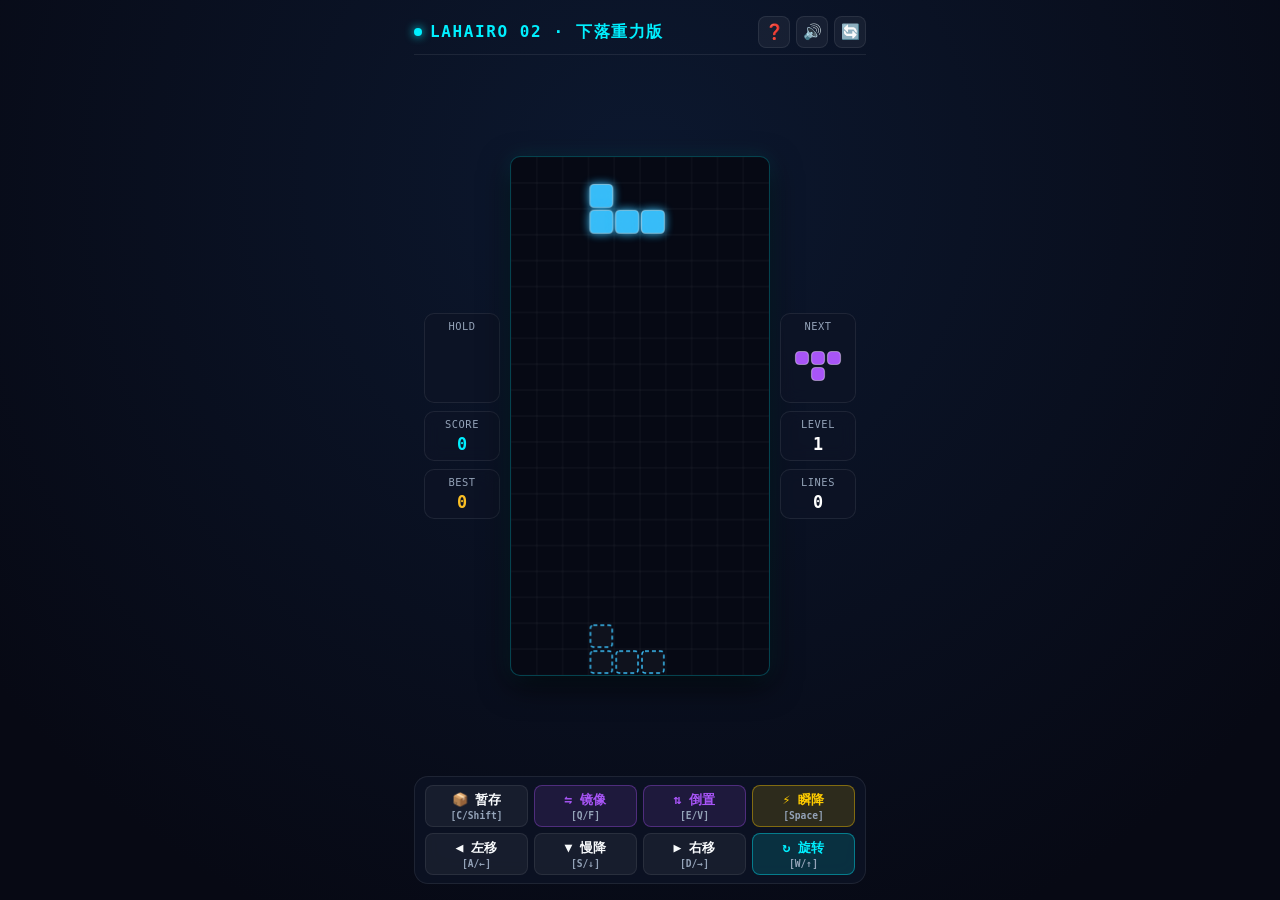
==== games/01-拉海洛方块02/index.html @ 6bac96fc "feat(arcade): integrate 8 H5 mini-games with Bento Carousel, UniversalBridge, mobile-optimized contr" ====
<!DOCTYPE html>
<html lang="zh-CN">
<head>
    <meta charset="UTF-8">
    <meta name="viewport" content="width=device-width, initial-scale=1.0, maximum-scale=1.0, user-scalable=no, viewport-fit=cover">
    <title>拉海洛方块 02 · Lahairo Falling Blocks</title>
    <link rel="stylesheet" href="css/style.css">
</head>
<body>
    <div class="game-viewport">
        <!-- 顶部 HUD 栏 -->
        <header class="hud-header">
            <div class="brand-title">
                <span class="brand-dot"></span>
                <span>LAHAIRO 02 · 下落重力版</span>
            </div>
            <div class="hud-ctrls">
                <button id="btn-help" class="btn-icon" title="玩法说明">❓</button>
                <button id="btn-mute" class="btn-icon" title="静音切换">🔊</button>
                <button id="btn-restart" class="btn-icon" title="重开一局">🔄</button>
            </div>
        </header>

        <!-- 主游戏操作区 -->
        <main class="play-area">
            <!-- 左侧面板：HOLD + 积分 -->
            <aside class="side-panel">
                <div class="panel-box">
                    <div class="panel-title">HOLD</div>
                    <canvas id="hold-canvas" class="panel-canvas"></canvas>
                </div>
                <div class="panel-box">
                    <div class="panel-title">SCORE</div>
                    <div id="score-val" class="panel-stat-val score">0</div>
                </div>
                <div class="panel-box">
                    <div class="panel-title">BEST</div>
                    <div id="high-score-val" class="panel-stat-val best">0</div>
                </div>
            </aside>

            <!-- 核心下落井口 Canvas -->
            <section class="well-container">
                <canvas id="well-canvas"></canvas>
                <div id="combo-banner" class="combo-banner">🔥 COMBO x2</div>
            </section>

            <!-- 右侧面板：NEXT + 等级 -->
            <aside class="side-panel">
                <div class="panel-box">
                    <div class="panel-title">NEXT</div>
                    <canvas id="next-canvas" class="panel-canvas"></canvas>
                </div>
                <div class="panel-box">
                    <div class="panel-title">LEVEL</div>
                    <div id="level-val" class="panel-stat-val">1</div>
                </div>
                <div class="panel-box">
                    <div class="panel-title">LINES</div>
                    <div id="lines-val" class="panel-stat-val">0</div>
                </div>
            </aside>
        </main>

        <!-- 触控虚拟手柄控制盘 (移动端/平板/PC双兼容) -->
        <footer class="gamepad-container">
            <!-- 顶行：辅助功能区 (暂存 / 镜像 / 倒置 / 瞬降) -->
            <div class="pad-row pad-row-tools">
                <button id="btn-hold" class="pad-btn" title="暂存当前块">
                    <span class="btn-main">📦 暂存</span>
                    <span class="sub">[C/Shift]</span>
                </button>
                <button id="btn-flip-h" class="pad-btn action-flip" title="左右镜像翻转">
                    <span class="btn-main">⇋ 镜像</span>
                    <span class="sub">[Q/F]</span>
                </button>
                <button id="btn-flip-v" class="pad-btn action-flip" title="上下倒转">
                    <span class="btn-main">⇅ 倒置</span>
                    <span class="sub">[E/V]</span>
                </button>
                <button id="btn-hard-drop" class="pad-btn action-drop" title="快速硬下落锁定">
                    <span class="btn-main">⚡ 瞬降</span>
                    <span class="sub">[Space]</span>
                </button>
            </div>
            <!-- 底行：主方向与旋转核心盘 (左移 / 慢降 / 右移 / 旋转) -->
            <div class="pad-row pad-row-arrows">
                <button id="btn-left" class="pad-btn pad-arrow" title="向左移动 (长按连续移动)">
                    <span class="btn-main">◀ 左移</span>
                    <span class="sub">[A/←]</span>
                </button>
                <button id="btn-down" class="pad-btn pad-arrow" title="向下慢降 (长按连续下移)">
                    <span class="btn-main">▼ 慢降</span>
                    <span class="sub">[S/↓]</span>
                </button>
                <button id="btn-right" class="pad-btn pad-arrow" title="向右移动 (长按连续移动)">
                    <span class="btn-main">▶ 右移</span>
                    <span class="sub">[D/→]</span>
                </button>
                <button id="btn-rotate" class="pad-btn accent pad-rotate" title="顺时针旋转 (上键/W)">
                    <span class="btn-main">↻ 旋转</span>
                    <span class="sub">[W/↑]</span>
                </button>
            </div>
        </footer>

        <!-- 游戏结束结算弹窗 -->
        <div id="game-over-modal" class="modal-overlay">
            <div class="modal-content">
                <h2 class="modal-title">WELL COLLAPSED</h2>
                <p class="modal-desc">
                    重力井堆积饱和！<br>
                    最终得分：<span id="final-score-val" style="color:var(--cyan); font-weight:700; font-size:1.2rem;">0</span>
                </p>
                <button id="btn-restart-modal" class="btn-primary">再来一局 (RESTART)</button>
            </div>
        </div>

        <!-- 暂停弹窗 -->
        <div id="pause-modal" class="modal-overlay">
            <div class="modal-content">
                <h2 class="modal-title">PAUSED</h2>
                <p class="modal-desc">已挂起重力下落循环</p>
                <button id="btn-resume" class="btn-primary">继续游戏 (RESUME)</button>
            </div>
        </div>

        <!-- 📖 玩法说明弹窗 -->
        <div id="help-modal" class="modal-overlay">
            <div class="modal-content help-box">
                <h2 class="modal-title" style="text-align:center;">📖 玩法指南 (HOW TO PLAY)</h2>
                
                <div class="help-section">
                    <div class="help-section-title">🎯 游戏目标</div>
                    <p class="help-text">在 10×20 冰原重力井中操作方块下落，填满水平整行进行爆破消除，防止堆积触顶！</p>
                </div>

                <div class="help-section">
                    <div class="help-section-title">📜 核心机制与翻转特性</div>
                    <ul class="help-list">
                        <li><b>大小形状不变</b>：方块具备坚实刚体结构，几何大小恒定。</li>
                        <li><b>90° 旋转</b>：按 <span class="help-key">W / ↑</span> 顺时针旋转方位，带踢墙与踢地保护。</li>
                        <li><b>左右水平镜像</b>：按 <span class="help-key">Q / F</span> 键进行左右方位对调翻转。</li>
                        <li><b>上下垂直翻转</b>：按 <span class="help-key">E / V</span> 键进行上下翻转，可倒转卡进复杂缝隙。</li>
                        <li><b>暂存 Hold</b>：按 <span class="help-key">C / Shift</span> 键可将当前块存入备用仓换牌（每回合限一次）。</li>
                        <li><b>虚影预览 (Ghost)</b>：井底实时投射半透明虚影，提前知晓精准落点。</li>
                    </ul>
                </div>

                <div class="help-section">
                    <div class="help-section-title">🎮 双端操作键位指南</div>
                    <ul class="help-list">
                        <li><b>电脑端键盘</b>：
                            <br>• 平移：<span class="help-key">A / ←</span> 左移，<span class="help-key">D / →</span> 右移
                            <br>• 下落：<span class="help-key">S / ↓</span> 慢降，<span class="help-key">Space</span> 瞬降锁定
                            <br>• 姿态：<span class="help-key">W / ↑</span> 旋转，<span class="help-key">Q / F</span> 左右翻转，<span class="help-key">E / V</span> 上下翻转
                            <br>• 暂存：<span class="help-key">C / Shift</span>
                        </li>
                        <li><b>手机/平板触控</b>：
                            <br>直接点击底部虚拟手柄对应的【左移】【右移】【慢降】【瞬降】【旋转】【左右翻转】【上下翻转】【暂存】即可。
                        </li>
                    </ul>
                </div>

                <button id="btn-close-help" class="btn-primary" style="margin-top:10px;">掌握诀窍，开始下落！</button>
            </div>
        </div>
    </div>

    <!-- 逻辑模块 (解耦自包含) -->
    <script src="js/audio.js"></script>
    <script src="js/bridge.js"></script>
    <script src="js/engine.js"></script>
</body>
</html>
---- games/01-拉海洛方块02/css/style.css ----
/* ========================================================
   拉海洛方块 02 (下落重力版) · 冰原全息 UI 样式表
   ======================================================== */

:root {
    --bg-dark: #070914;
    --bg-card: rgba(13, 20, 38, 0.78);
    --border-dim: rgba(255, 255, 255, 0.08);
    --border-glow: rgba(0, 240, 255, 0.35);
    
    --cyan: #00f0ff;
    --cyan-glow: rgba(0, 240, 255, 0.5);
    --violet: #a855f7;
    --amber: #fbbf24;
    --pink: #ec4899;
    --text-main: #f8fafc;
    --text-dim: #94a3b8;

    --font-sans: -apple-system, BlinkMacSystemFont, "Segoe UI", Roboto, sans-serif;
    --font-mono: "JetBrains Mono", Consolas, monospace;
}

* {
    margin: 0;
    padding: 0;
    box-sizing: border-box;
    -webkit-tap-highlight-color: transparent;
    user-select: none;
    -webkit-user-select: none;
}

html, body {
    width: 100%;
    height: 100%;
    overflow: hidden;
    background-color: var(--bg-dark);
    color: var(--text-main);
    font-family: var(--font-sans);
    touch-action: none;
    overscroll-behavior: contain;
}

body {
    display: flex;
    justify-content: center;
    align-items: center;
    background: radial-gradient(circle at 50% 20%, #0c182f 0%, #070914 85%);
}

.game-viewport {
    width: 100%;
    max-width: 480px;
    height: 100%;
    max-height: 920px;
    display: flex;
    flex-direction: column;
    justify-content: space-between;
    padding: clamp(8px, 2vh, 16px) 14px;
    position: relative;
}

/* 顶部 HUD 栏 */
.hud-header {
    display: flex;
    justify-content: space-between;
    align-items: center;
    padding-bottom: 6px;
    border-bottom: 1px solid var(--border-dim);
}

.brand-title {
    font-family: var(--font-mono);
    font-size: 1rem;
    font-weight: 700;
    color: var(--cyan);
    letter-spacing: 0.1em;
    display: flex;
    align-items: center;
    gap: 8px;
}
.brand-dot {
    width: 8px;
    height: 8px;
    background: var(--cyan);
    border-radius: 50%;
    box-shadow: 0 0 10px var(--cyan);
}

.hud-ctrls {
    display: flex;
    align-items: center;
    gap: 6px;
}

.btn-icon {
    background: rgba(255, 255, 255, 0.05);
    border: 1px solid var(--border-dim);
    color: var(--text-dim);
    width: 32px;
    height: 32px;
    border-radius: 8px;
    cursor: pointer;
    display: flex;
    align-items: center;
    justify-content: center;
    font-size: 0.95rem;
    transition: all 0.2s;
}
.btn-icon:hover {
    color: var(--cyan);
    border-color: var(--cyan);
    background: rgba(0, 240, 255, 0.12);
}

/* 主游戏区：左侧暂存/信息 + 中间井口 + 右侧下一个 */
.play-area {
    flex: 1;
    display: flex;
    justify-content: center;
    align-items: center;
    gap: 10px;
    position: relative;
    min-height: 0;
    margin: 6px 0;
}

.side-panel {
    display: flex;
    flex-direction: column;
    gap: 8px;
    width: 76px;
}

.panel-box {
    background: var(--bg-card);
    border: 1px solid var(--border-dim);
    border-radius: 10px;
    padding: 6px 4px;
    text-align: center;
    backdrop-filter: blur(8px);
}

.panel-title {
    font-size: 0.65rem;
    color: var(--text-dim);
    font-family: var(--font-mono);
    letter-spacing: 0.05em;
    margin-bottom: 4px;
}

.panel-canvas {
    width: 60px;
    height: 60px;
    display: block;
    margin: 0 auto;
}

.panel-stat-val {
    font-family: var(--font-mono);
    font-size: 1.05rem;
    font-weight: 800;
    color: #fff;
}
.panel-stat-val.score {
    color: var(--cyan);
}
.panel-stat-val.best {
    color: var(--amber);
}

/* 核心下落井口 Canvas */
.well-container {
    height: 100%;
    max-height: 520px;
    aspect-ratio: 10 / 20;
    display: flex;
    justify-content: center;
    align-items: center;
    position: relative;
}

#well-canvas {
    width: 100%;
    height: 100%;
    display: block;
    border-radius: 10px;
    box-shadow: 0 10px 30px rgba(0, 0, 0, 0.7), 0 0 20px rgba(0, 240, 255, 0.12);
    background: #060914;
    border: 1px solid rgba(0, 240, 255, 0.25);
    touch-action: none;
}

/* 触控虚拟手柄控制盘 (全端自适应) */
.gamepad-container {
    display: flex;
    flex-direction: column;
    gap: 6px;
    background: var(--bg-card);
    backdrop-filter: blur(12px);
    -webkit-backdrop-filter: blur(12px);
    border: 1px solid var(--border-dim);
    border-radius: 14px;
    padding: 8px 10px;
    touch-action: none;
    user-select: none;
    -webkit-user-select: none;
}

.pad-row {
    display: flex;
    justify-content: space-around;
    align-items: center;
    gap: 6px;
}

.pad-btn {
    flex: 1;
    min-width: 0;
    height: 42px;
    background: rgba(255, 255, 255, 0.05);
    border: 1px solid var(--border-dim);
    border-radius: 8px;
    color: var(--text-main);
    font-family: var(--font-mono);
    font-size: 0.82rem;
    font-weight: 700;
    display: flex;
    flex-direction: column;
    justify-content: center;
    align-items: center;
    cursor: pointer;
    transition: all 0.12s ease;
    white-space: nowrap;
    touch-action: none;
}
.pad-btn span.btn-main {
    display: inline-flex;
    align-items: center;
    gap: 2px;
    white-space: nowrap;
}
.pad-btn span.sub {
    font-size: 0.6rem;
    color: var(--text-dim);
    margin-top: 1px;
    white-space: nowrap;
}
.pad-btn:active {
    background: rgba(0, 240, 255, 0.25);
    border-color: var(--cyan);
    transform: scale(0.96);
    color: var(--cyan);
}
.pad-btn.accent, .pad-btn.pad-rotate {
    background: rgba(0, 240, 255, 0.14);
    border-color: rgba(0, 240, 255, 0.4);
    color: var(--cyan);
}
.pad-btn.action-drop {
    background: rgba(255, 204, 0, 0.14);
    border-color: rgba(255, 204, 0, 0.4);
    color: #ffcc00;
}
.pad-btn.action-flip {
    background: rgba(168, 85, 247, 0.12);
    border-color: rgba(168, 85, 247, 0.35);
    color: var(--violet);
}

/* 移动端与不同屏幕宽窄全覆盖适配 */
@media (max-width: 500px) {
    .gamepad-container {
        padding: 6px 8px;
        gap: 5px;
    }
    .pad-btn {
        height: 46px;
        font-size: 0.8rem;
    }
    .pad-btn span.sub {
        display: none !important;
    }
    .pad-row-arrows .pad-btn {
        height: 48px;
        font-size: 0.85rem;
    }
}

@media (max-width: 420px) {
    .game-viewport {
        padding: 6px 8px !important;
    }
    .brand-title {
        font-size: 0.82rem !important;
        letter-spacing: 0.05em !important;
    }
    .btn-icon {
        width: 28px !important;
        height: 28px !important;
        font-size: 0.85rem !important;
    }
    .play-area {
        gap: 6px !important;
    }
    .side-panel {
        width: 60px !important;
        gap: 5px !important;
    }
    .panel-box {
        padding: 4px 2px !important;
        border-radius: 8px !important;
    }
    .panel-title {
        font-size: 0.62rem !important;
        letter-spacing: 0.04em !important;
    }
    .panel-stat-val {
        font-size: 0.82rem !important;
    }
    .pad-btn {
        height: 44px !important;
        font-size: 0.76rem !important;
    }
    .pad-row-arrows .pad-btn {
        height: 46px !important;
        font-size: 0.8rem !important;
    }
}

@media (max-width: 360px) {
    .game-viewport {
        padding: 4px 6px !important;
    }
    .side-panel {
        width: 52px !important;
    }
    .panel-title {
        font-size: 0.58rem !important;
    }
    .panel-stat-val {
        font-size: 0.74rem !important;
    }
    .pad-btn {
        font-size: 0.72rem !important;
    }
}

.combo-banner {
    position: absolute;
    top: 40%;
    left: 50%;
    transform: translate(-50%, -50%) scale(0.6);
    background: rgba(0, 240, 255, 0.95);
    color: #050811;
    padding: 6px 20px;
    border-radius: 30px;
    font-family: var(--font-mono);
    font-size: 1.15rem;
    font-weight: 900;
    letter-spacing: 0.1em;
    box-shadow: 0 0 24px rgba(0, 240, 255, 0.8);
    pointer-events: none;
    opacity: 0;
    transition: all 0.25s cubic-bezier(0.16, 1, 0.3, 1);
    z-index: 50;
    white-space: nowrap;
}
.combo-banner.show {
    opacity: 1;
    transform: translate(-50%, -50%) scale(1.1);
}

.modal-overlay {
    position: absolute;
    inset: 0;
    background: rgba(5, 8, 17, 0.88);
    backdrop-filter: blur(16px);
    display: flex;
    justify-content: center;
    align-items: center;
    z-index: 100;
    opacity: 0;
    pointer-events: none;
    transition: opacity 0.25s ease;
}
.modal-overlay.active {
    opacity: 1;
    pointer-events: auto;
}

.modal-content {
    background: rgba(15, 23, 42, 0.95);
    border: 1px solid var(--border-glow);
    border-radius: 20px;
    padding: 30px 24px;
    width: 86%;
    max-width: 340px;
    text-align: center;
    box-shadow: 0 20px 50px rgba(0, 0, 0, 0.8), 0 0 30px rgba(0, 240, 255, 0.2);
    transform: translateY(16px);
    transition: transform 0.25s ease;
}
.modal-overlay.active .modal-content {
    transform: translateY(0);
}

.modal-title {
    font-family: var(--font-mono);
    font-size: 1.4rem;
    color: var(--cyan);
    margin-bottom: 12px;
}
.modal-desc {
    color: var(--text-dim);
    font-size: 0.85rem;
    line-height: 1.6;
    margin-bottom: 24px;
}

.btn-primary {
    background: linear-gradient(135deg, var(--cyan), var(--violet));
    color: #050811;
    border: none;
    padding: 12px 28px;
    border-radius: 10px;
    font-family: var(--font-mono);
    font-size: 0.95rem;
    font-weight: 800;
    cursor: pointer;
    box-shadow: 0 4px 18px rgba(0, 240, 255, 0.35);
    transition: transform 0.15s;
    width: 100%;
}
.btn-primary:active {
    transform: scale(0.97);
}

/* 玩法说明弹窗样式 */
.modal-content.help-box {
    max-width: 400px;
    max-height: 84vh;
    overflow-y: auto;
    text-align: left;
    padding: 24px 20px;
}
.help-section {
    margin-bottom: 14px;
}
.help-section-title {
    font-family: var(--font-mono);
    font-size: 0.85rem;
    font-weight: 700;
    color: var(--cyan);
    margin-bottom: 6px;
    display: flex;
    align-items: center;
    gap: 6px;
}
.help-text {
    font-size: 0.8rem;
    color: #cbd5e1;
    line-height: 1.6;
}
.help-list {
    font-size: 0.8rem;
    color: #cbd5e1;
    line-height: 1.6;
    padding-left: 18px;
    margin: 4px 0;
}
.help-key {
    background: rgba(255, 255, 255, 0.1);
    border: 1px solid rgba(255, 255, 255, 0.2);
    padding: 1px 6px;
    border-radius: 4px;
    font-family: var(--font-mono);
    color: #fff;
    font-size: 0.72rem;
}
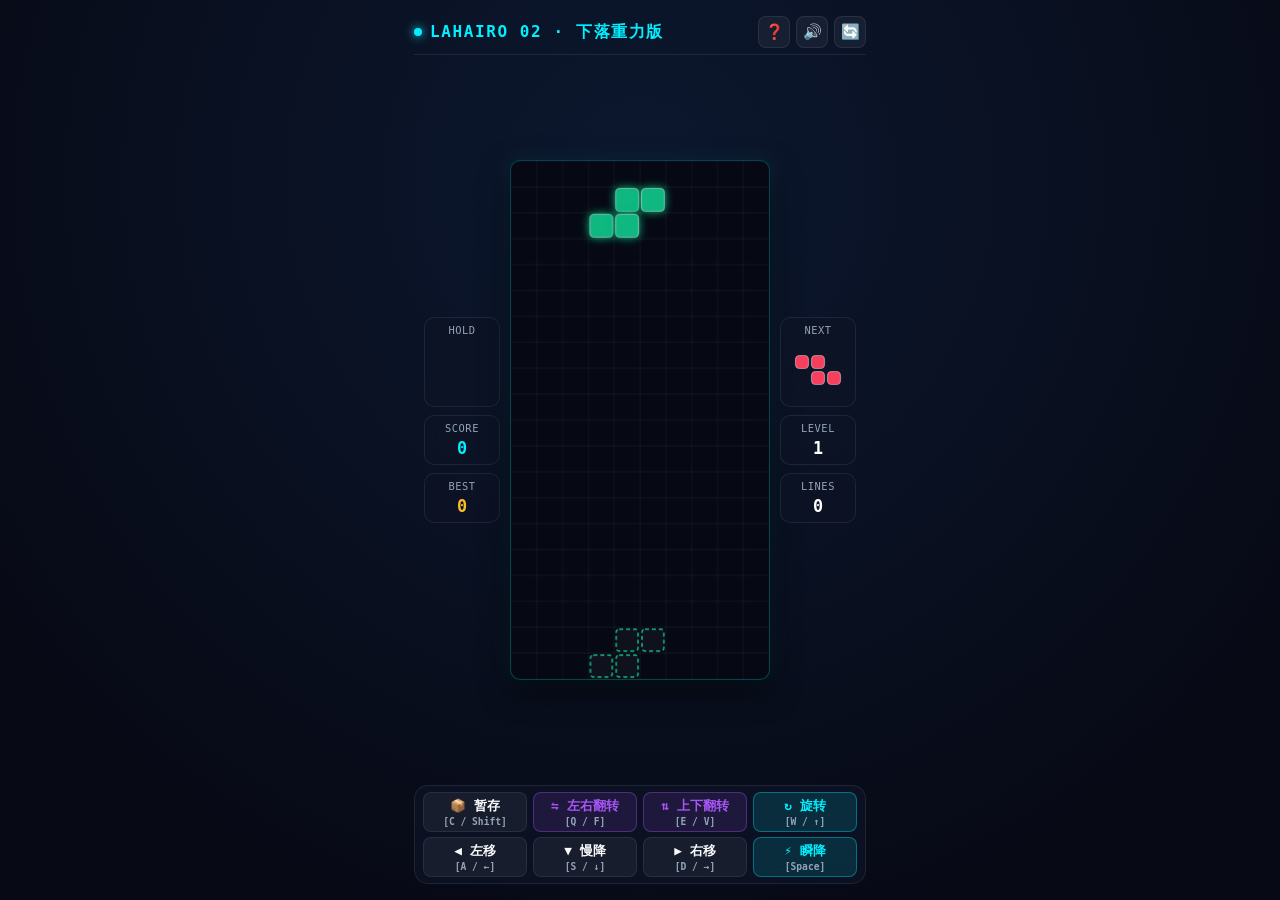
==== commit a5fcb9a3: "fix(games): 同步拉海洛方块01/02最新版并补强ResizeObserver，彻底解决最后一行遮挡" ====
--- a/games/01-拉海洛方块02/index.html
+++ b/games/01-拉海洛方块02/index.html
@@ -64,42 +64,40 @@
 
         <!-- 触控虚拟手柄控制盘 (移动端/平板/PC双兼容) -->
         <footer class="gamepad-container">
-            <!-- 顶行：辅助功能区 (暂存 / 镜像 / 倒置 / 瞬降) -->
-            <div class="pad-row pad-row-tools">
+            <div class="pad-row">
                 <button id="btn-hold" class="pad-btn" title="暂存当前块">
-                    <span class="btn-main">📦 暂存</span>
-                    <span class="sub">[C/Shift]</span>
+                    📦 暂存
+                    <span class="sub">[C / Shift]</span>
                 </button>
                 <button id="btn-flip-h" class="pad-btn action-flip" title="左右镜像翻转">
-                    <span class="btn-main">⇋ 镜像</span>
-                    <span class="sub">[Q/F]</span>
+                    ⇋ 左右翻转
+                    <span class="sub">[Q / F]</span>
                 </button>
                 <button id="btn-flip-v" class="pad-btn action-flip" title="上下倒转">
-                    <span class="btn-main">⇅ 倒置</span>
-                    <span class="sub">[E/V]</span>
+                    ⇅ 上下翻转
+                    <span class="sub">[E / V]</span>
                 </button>
-                <button id="btn-hard-drop" class="pad-btn action-drop" title="快速硬下落锁定">
-                    <span class="btn-main">⚡ 瞬降</span>
-                    <span class="sub">[Space]</span>
+                <button id="btn-rotate" class="pad-btn accent" title="旋转 90 度">
+                    ↻ 旋转
+                    <span class="sub">[W / ↑]</span>
                 </button>
             </div>
-            <!-- 底行：主方向与旋转核心盘 (左移 / 慢降 / 右移 / 旋转) -->
-            <div class="pad-row pad-row-arrows">
-                <button id="btn-left" class="pad-btn pad-arrow" title="向左移动 (长按连续移动)">
-                    <span class="btn-main">◀ 左移</span>
-                    <span class="sub">[A/←]</span>
+            <div class="pad-row">
+                <button id="btn-left" class="pad-btn" title="向左移动">
+                    ◀ 左移
+                    <span class="sub">[A / ←]</span>
                 </button>
-                <button id="btn-down" class="pad-btn pad-arrow" title="向下慢降 (长按连续下移)">
-                    <span class="btn-main">▼ 慢降</span>
-                    <span class="sub">[S/↓]</span>
+                <button id="btn-down" class="pad-btn" title="慢速下落">
+                    ▼ 慢降
+                    <span class="sub">[S / ↓]</span>
                 </button>
-                <button id="btn-right" class="pad-btn pad-arrow" title="向右移动 (长按连续移动)">
-                    <span class="btn-main">▶ 右移</span>
-                    <span class="sub">[D/→]</span>
+                <button id="btn-right" class="pad-btn" title="向右移动">
+                    ▶ 右移
+                    <span class="sub">[D / →]</span>
                 </button>
-                <button id="btn-rotate" class="pad-btn accent pad-rotate" title="顺时针旋转 (上键/W)">
-                    <span class="btn-main">↻ 旋转</span>
-                    <span class="sub">[W/↑]</span>
+                <button id="btn-hard-drop" class="pad-btn accent" title="快速硬下落锁定">
+                    ⚡ 瞬降
+                    <span class="sub">[Space]</span>
                 </button>
             </div>
         </footer>
--- a/games/01-拉海洛方块02/css/style.css
+++ b/games/01-拉海洛方块02/css/style.css
@@ -121,7 +121,8 @@
     gap: 10px;
     position: relative;
     min-height: 0;
-    margin: 6px 0;
+    overflow: hidden;
+    margin: 4px 0;
 }
 
 .side-panel {
@@ -192,18 +193,15 @@
 
 /* 触控虚拟手柄控制盘 (全端自适应) */
 .gamepad-container {
+    flex-shrink: 0;
     display: flex;
     flex-direction: column;
-    gap: 6px;
+    gap: 5px;
     background: var(--bg-card);
     backdrop-filter: blur(12px);
-    -webkit-backdrop-filter: blur(12px);
     border: 1px solid var(--border-dim);
     border-radius: 14px;
-    padding: 8px 10px;
-    touch-action: none;
-    user-select: none;
-    -webkit-user-select: none;
+    padding: 6px 8px;
 }
 
 .pad-row {
@@ -215,14 +213,13 @@
 
 .pad-btn {
     flex: 1;
-    min-width: 0;
-    height: 42px;
+    height: 40px;
     background: rgba(255, 255, 255, 0.05);
     border: 1px solid var(--border-dim);
     border-radius: 8px;
     color: var(--text-main);
     font-family: var(--font-mono);
-    font-size: 0.82rem;
+    font-size: 0.8rem;
     font-weight: 700;
     display: flex;
     flex-direction: column;
@@ -230,119 +227,27 @@
     align-items: center;
     cursor: pointer;
     transition: all 0.12s ease;
-    white-space: nowrap;
-    touch-action: none;
-}
-.pad-btn span.btn-main {
-    display: inline-flex;
-    align-items: center;
-    gap: 2px;
-    white-space: nowrap;
 }
 .pad-btn span.sub {
     font-size: 0.6rem;
     color: var(--text-dim);
     margin-top: 1px;
-    white-space: nowrap;
 }
 .pad-btn:active {
-    background: rgba(0, 240, 255, 0.25);
+    background: rgba(0, 240, 255, 0.2);
     border-color: var(--cyan);
     transform: scale(0.96);
     color: var(--cyan);
 }
-.pad-btn.accent, .pad-btn.pad-rotate {
-    background: rgba(0, 240, 255, 0.14);
-    border-color: rgba(0, 240, 255, 0.4);
-    color: var(--cyan);
-}
-.pad-btn.action-drop {
-    background: rgba(255, 204, 0, 0.14);
-    border-color: rgba(255, 204, 0, 0.4);
-    color: #ffcc00;
+.pad-btn.accent {
+    background: rgba(0, 240, 255, 0.12);
+    border-color: rgba(0, 240, 255, 0.35);
+    color: var(--cyan);
 }
 .pad-btn.action-flip {
     background: rgba(168, 85, 247, 0.12);
     border-color: rgba(168, 85, 247, 0.35);
     color: var(--violet);
-}
-
-/* 移动端与不同屏幕宽窄全覆盖适配 */
-@media (max-width: 500px) {
-    .gamepad-container {
-        padding: 6px 8px;
-        gap: 5px;
-    }
-    .pad-btn {
-        height: 46px;
-        font-size: 0.8rem;
-    }
-    .pad-btn span.sub {
-        display: none !important;
-    }
-    .pad-row-arrows .pad-btn {
-        height: 48px;
-        font-size: 0.85rem;
-    }
-}
-
-@media (max-width: 420px) {
-    .game-viewport {
-        padding: 6px 8px !important;
-    }
-    .brand-title {
-        font-size: 0.82rem !important;
-        letter-spacing: 0.05em !important;
-    }
-    .btn-icon {
-        width: 28px !important;
-        height: 28px !important;
-        font-size: 0.85rem !important;
-    }
-    .play-area {
-        gap: 6px !important;
-    }
-    .side-panel {
-        width: 60px !important;
-        gap: 5px !important;
-    }
-    .panel-box {
-        padding: 4px 2px !important;
-        border-radius: 8px !important;
-    }
-    .panel-title {
-        font-size: 0.62rem !important;
-        letter-spacing: 0.04em !important;
-    }
-    .panel-stat-val {
-        font-size: 0.82rem !important;
-    }
-    .pad-btn {
-        height: 44px !important;
-        font-size: 0.76rem !important;
-    }
-    .pad-row-arrows .pad-btn {
-        height: 46px !important;
-        font-size: 0.8rem !important;
-    }
-}
-
-@media (max-width: 360px) {
-    .game-viewport {
-        padding: 4px 6px !important;
-    }
-    .side-panel {
-        width: 52px !important;
-    }
-    .panel-title {
-        font-size: 0.58rem !important;
-    }
-    .panel-stat-val {
-        font-size: 0.74rem !important;
-    }
-    .pad-btn {
-        font-size: 0.72rem !important;
-    }
 }
 
 .combo-banner {
